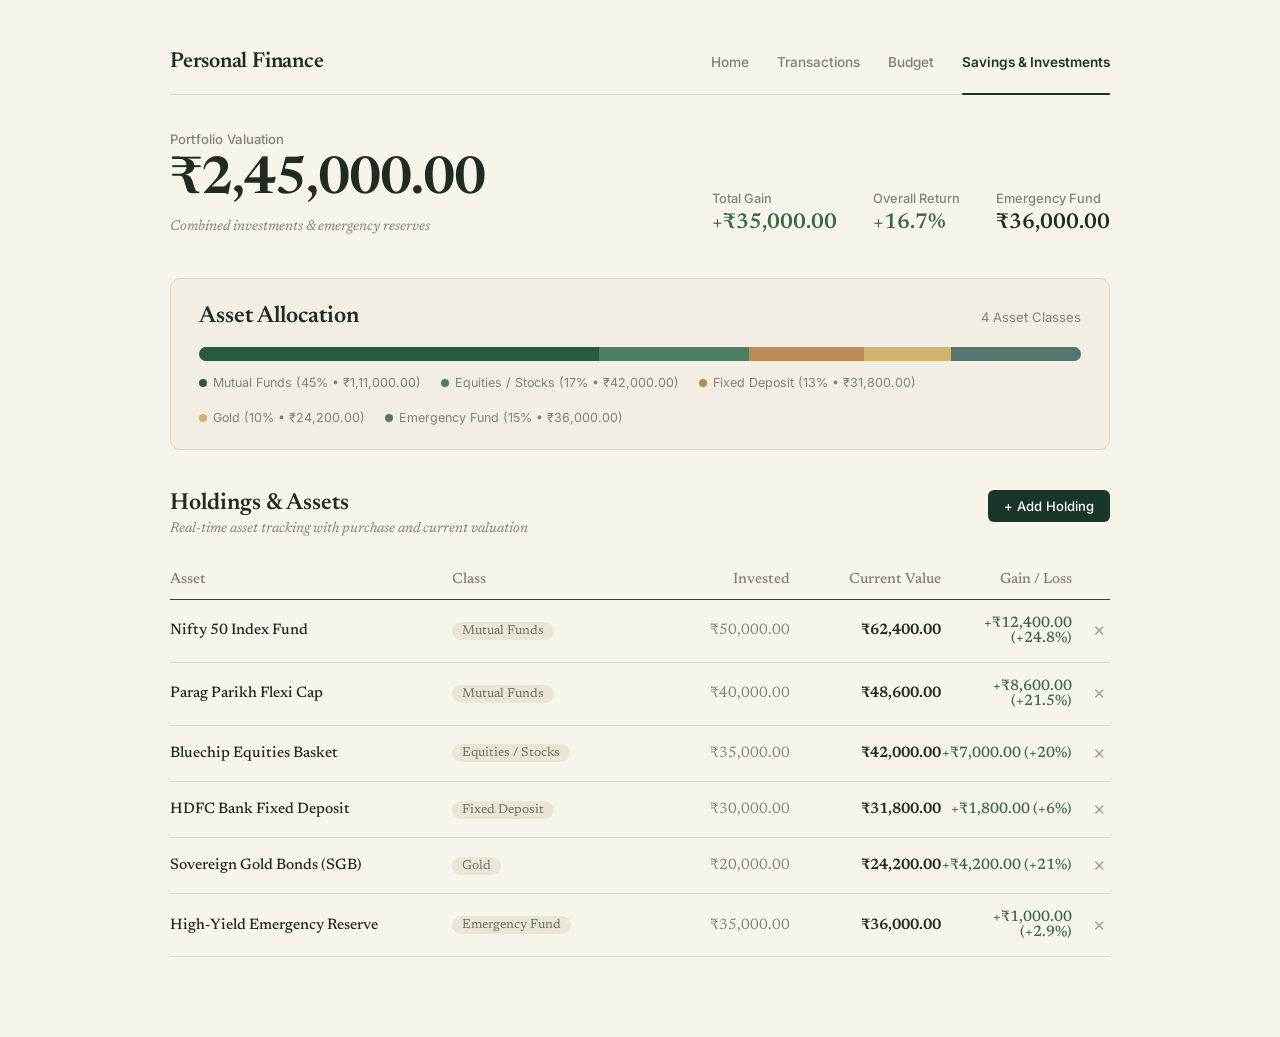
==== SavingsAndInvestment/savings-investment.html @ d8860767 "Add finance dashboard frontend" ====
<!DOCTYPE html>
<html lang="en">
<head>
    <meta charset="UTF-8">
    <meta name="viewport" content="width=device-width, initial-scale=1.0">
    <title>Savings & Investments - Personal Finance</title>
    <!-- Google Fonts: Newsreader & Inter -->
    <link rel="preconnect" href="https://fonts.googleapis.com">
    <link rel="preconnect" href="https://fonts.gstatic.com" crossorigin>
    <link href="https://fonts.googleapis.com/css2?family=Inter:wght@400;500;600&family=Newsreader:ital,opsz,wght@0,6..72,300..700;1,6..72,300..700&display=swap" rel="stylesheet">
    <link rel="stylesheet" href="../shared/nav.css">
    <link rel="stylesheet" href="savings-investment.css">
</head>
<body>

    <main class="dashboard-container">
        <!-- Shared Navigation Bar -->
        <nav class="app-navbar">
            <a href="../Home/home.html" class="nav-brand">
                <span class="nav-brand-title">Personal Finance</span>
            </a>
            <ul class="nav-links">
                <li class="nav-item"><a href="../Home/home.html" class="nav-link">Home</a></li>
                <li class="nav-item"><a href="../Transaction/transaction.html" class="nav-link">Transactions</a></li>
                <li class="nav-item"><a href="../Budget/budget.html" class="nav-link">Budget</a></li>
                <li class="nav-item"><a href="../SavingsAndInvestment/savings-investment.html" class="nav-link active">Savings & Investments</a></li>
            </ul>
        </nav>

        <!-- Summary Header -->
        <header class="portfolio-header">
            <div class="portfolio-title-section">
                <span class="eyebrow-label">Portfolio Valuation</span>
                <h1 id="total-portfolio-val" class="balance-display">₹2,45,000.00</h1>
                <span class="as-of-label">Combined investments & emergency reserves</span>
            </div>

            <div class="stats-section">
                <div class="stat-box">
                    <span class="stat-label">Total Gain</span>
                    <span id="total-gain-val" class="stat-value income-val">+₹34,200.00</span>
                </div>
                <div class="stat-box">
                    <span class="stat-label">Overall Return</span>
                    <span id="total-gain-pct" class="stat-value income-val">+16.2%</span>
                </div>
                <div class="stat-box">
                    <span class="stat-label">Emergency Fund</span>
                    <span id="emergency-fund-val" class="stat-value rate-val">₹85,000.00</span>
                </div>
            </div>
        </header>

        <!-- Asset Allocation Strip -->
        <section class="allocation-section">
            <div class="allocation-header-row">
                <h2 class="section-title">Asset Allocation</h2>
                <span class="allocation-summary" id="allocation-stats">4 Asset Classes</span>
            </div>
            <div class="allocation-track" id="allocation-track">
                <!-- Dynamically sized allocation segments -->
            </div>
            <div class="allocation-legend" id="allocation-legend">
                <!-- Legend items -->
            </div>
        </section>

        <!-- Holdings Table Section -->
        <section class="holdings-section">
            <div class="section-title-row">
                <div class="title-group">
                    <h2 class="section-title">Holdings & Assets</h2>
                    <p class="section-subtitle">Real-time asset tracking with purchase and current valuation</p>
                </div>
                <button id="add-asset-btn" class="primary-btn" type="button">+ Add Holding</button>
            </div>

            <!-- Drawer: Add Asset Form -->
            <section id="asset-form-section" class="form-drawer hidden">
                <div class="form-drawer-inner">
                    <div class="form-drawer-header">
                        <h3>Add New Asset / Holding</h3>
                        <button type="button" id="close-asset-form-btn" class="close-btn">✕</button>
                    </div>
                    <form id="add-asset-form">
                        <div class="form-row">
                            <div class="input-field">
                                <label for="asset-name">Asset Name</label>
                                <input type="text" id="asset-name" placeholder="e.g. Nifty 50 Index Fund" required>
                            </div>
                            <div class="input-field">
                                <label for="asset-class">Asset Class</label>
                                <select id="asset-class" required>
                                    <option value="Mutual Funds">Mutual Funds</option>
                                    <option value="Equities / Stocks">Equities / Stocks</option>
                                    <option value="Fixed Deposit">Fixed Deposit</option>
                                    <option value="Gold">Gold</option>
                                    <option value="Emergency Fund">Emergency Fund</option>
                                </select>
                            </div>
                            <div class="input-field">
                                <label for="asset-invested">Invested Amount (₹)</label>
                                <input type="number" id="asset-invested" placeholder="0.00" step="100" min="1" required>
                            </div>
                            <div class="input-field">
                                <label for="asset-current">Current Value (₹)</label>
                                <input type="number" id="asset-current" placeholder="0.00" step="100" min="1" required>
                            </div>
                            <div class="form-actions">
                                <button type="submit" class="primary-btn">Save Asset</button>
                            </div>
                        </div>
                    </form>
                </div>
            </section>

            <!-- Table -->
            <div class="table-container">
                <table id="holdings-table">
                    <thead>
                        <tr>
                            <th class="col-name">Asset</th>
                            <th class="col-class">Class</th>
                            <th class="col-invested">Invested</th>
                            <th class="col-current">Current Value</th>
                            <th class="col-return">Gain / Loss</th>
                            <th class="col-action"></th>
                        </tr>
                    </thead>
                    <tbody id="holdings-tbody">
                        <!-- Populated by savings-investment.js -->
                    </tbody>
                </table>
            </div>
        </section>
    </main>

    <script src="../shared/nav.js"></script>
    <script src="../shared/api.js"></script>
    <script src="savings-investment.js"></script>
</body>
</html>
---- shared/nav.css ----
/* ==========================================================================
   Shared Navigation Stylesheet
   Personal Finance Application - Unified Editorial Navigation
   ========================================================================== */

.app-navbar {
    width: 100%;
    max-width: 940px;
    margin: 0 auto 36px;
    padding: 0 0 18px;
    display: flex;
    justify-content: space-between;
    align-items: center;
    border-bottom: 1px solid #ded8c8;
    background-color: transparent;
}

.nav-brand {
    display: flex;
    align-items: center;
    gap: 8px;
    text-decoration: none;
    color: #1e2c22;
}

.nav-brand-title {
    font-family: 'Newsreader', Georgia, serif;
    font-size: 1.35rem;
    font-weight: 600;
    letter-spacing: -0.01em;
    color: #1e2c22;
}

.nav-links {
    display: flex;
    align-items: center;
    gap: 28px;
    list-style: none;
    margin: 0;
    padding: 0;
}

.nav-item {
    position: relative;
}

.nav-link {
    font-family: 'Inter', -apple-system, BlinkMacSystemFont, "Segoe UI", Roboto, sans-serif;
    font-size: 0.85rem;
    font-weight: 500;
    color: #788278;
    text-decoration: none;
    padding: 6px 0;
    transition: color 0.18s ease;
    display: inline-block;
}

.nav-link:hover {
    color: #193628;
}

.nav-link.active {
    color: #193628;
    font-weight: 600;
}

.nav-link.active::after {
    content: '';
    position: absolute;
    bottom: -19px;
    left: 0;
    right: 0;
    height: 2px;
    background-color: #193628;
    border-radius: 2px;
}

@media (max-width: 768px) {
    .app-navbar {
        flex-direction: column;
        align-items: flex-start;
        gap: 14px;
        margin-bottom: 24px;
        padding-bottom: 12px;
    }

    .nav-brand-title {
        font-size: 1.25rem;
    }

    .nav-links {
        width: 100%;
        overflow-x: auto;
        -webkit-overflow-scrolling: touch;
        scrollbar-width: none;
        gap: 18px;
        padding-bottom: 6px;
    }

    .nav-links::-webkit-scrollbar {
        display: none;
    }

    .nav-link {
        font-size: 0.82rem;
        white-space: nowrap;
        padding: 6px 2px;
    }

    .nav-link.active::after {
        bottom: -7px;
    }
}
---- SavingsAndInvestment/savings-investment.css ----
/* ==========================================================================
   Savings & Investments Stylesheet
   Editorial warm parchment styling with asset allocation strip & ledger
   ========================================================================== */

:root {
    --bg-color: #f7f4ec;
    --text-primary: #1e2c22;
    --text-muted: #7b857a;
    --text-faint: #99a298;
    
    --brand-dark: #193628;
    --brand-dark-hover: #10241a;
    
    --badge-bg: #eae5d7;
    --badge-text: #69746a;
    
    --income-color: #356947;
    --expense-color: #b3463a;
    
    --line-strong: #334436;
    --line-subtle: #ded8c8;
    --card-bg: #f2eee3;
    
    --font-editorial: 'Newsreader', Georgia, 'Times New Roman', serif;
    --font-ui: 'Inter', -apple-system, BlinkMacSystemFont, "Segoe UI", Roboto, sans-serif;
}

*, *::before, *::after {
    box-sizing: border-box;
    margin: 0;
    padding: 0;
}

body {
    background-color: var(--bg-color);
    color: var(--text-primary);
    font-family: var(--font-editorial);
    -webkit-font-smoothing: antialiased;
    min-height: 100vh;
    display: flex;
    justify-content: center;
    padding: 48px 24px 80px;
}

.dashboard-container {
    width: 100%;
    max-width: 940px;
}

/* Header */
.portfolio-header {
    display: flex;
    justify-content: space-between;
    align-items: flex-end;
    margin-bottom: 44px;
    gap: 32px;
}

.eyebrow-label {
    font-family: var(--font-ui);
    font-size: 0.82rem;
    font-weight: 500;
    color: var(--text-muted);
    letter-spacing: 0.01em;
    margin-bottom: 6px;
    display: block;
}

.balance-display {
    font-family: var(--font-editorial);
    font-size: 3.25rem;
    font-weight: 600;
    line-height: 1.1;
    color: var(--text-primary);
    letter-spacing: -0.02em;
    margin-bottom: 8px;
}

.as-of-label {
    font-family: var(--font-editorial);
    font-style: italic;
    font-size: 0.88rem;
    color: var(--text-muted);
}

.stats-section {
    display: flex;
    gap: 36px;
    align-items: flex-end;
}

.stat-box {
    display: flex;
    flex-direction: column;
}

.stat-label {
    font-family: var(--font-ui);
    font-size: 0.80rem;
    font-weight: 500;
    color: var(--text-muted);
    margin-bottom: 6px;
    white-space: nowrap;
}

.stat-value {
    font-family: var(--font-editorial);
    font-size: 1.35rem;
    font-weight: 600;
}

.income-val { color: var(--income-color); }
.expense-val { color: var(--expense-color); }
.rate-val { color: var(--text-primary); }

/* Allocation Strip */
.allocation-section {
    background-color: var(--card-bg);
    border: 1px solid var(--line-subtle);
    border-radius: 10px;
    padding: 24px 28px;
    margin-bottom: 40px;
}

.allocation-header-row {
    display: flex;
    justify-content: space-between;
    align-items: center;
    margin-bottom: 16px;
}

.section-title {
    font-family: var(--font-editorial);
    font-size: 1.45rem;
    font-weight: 600;
    color: var(--text-primary);
    line-height: 1.2;
}

.allocation-summary {
    font-family: var(--font-ui);
    font-size: 0.82rem;
    color: var(--text-muted);
}

.allocation-track {
    display: flex;
    height: 14px;
    border-radius: 999px;
    overflow: hidden;
    background-color: #ded8c8;
    margin-bottom: 14px;
}

.allocation-seg {
    height: 100%;
    transition: width 0.4s ease;
}

.seg-mf { background-color: #2b593f; }
.seg-eq { background-color: #4b8063; }
.seg-fd { background-color: #ba8c53; }
.seg-gold { background-color: #d1b46a; }
.seg-ef { background-color: #557571; }

.allocation-legend {
    display: flex;
    flex-wrap: wrap;
    gap: 20px;
    font-family: var(--font-ui);
    font-size: 0.78rem;
    color: var(--text-muted);
}

.legend-item {
    display: flex;
    align-items: center;
    gap: 6px;
}

.legend-dot {
    width: 8px;
    height: 8px;
    border-radius: 50%;
    display: inline-block;
}

/* Section Title Row */
.section-title-row {
    display: flex;
    justify-content: space-between;
    align-items: flex-start;
    margin-bottom: 24px;
}

.section-subtitle {
    font-family: var(--font-editorial);
    font-style: italic;
    font-size: 0.88rem;
    color: var(--text-muted);
    margin-top: 4px;
}

.primary-btn {
    font-family: var(--font-ui);
    font-size: 0.82rem;
    font-weight: 500;
    background-color: var(--brand-dark);
    color: #ffffff;
    border: none;
    border-radius: 6px;
    padding: 8px 16px;
    cursor: pointer;
    transition: background-color 0.18s ease;
    white-space: nowrap;
}

.primary-btn:hover {
    background-color: var(--brand-dark-hover);
}

/* Form Drawer */
.form-drawer {
    margin-bottom: 28px;
}

.form-drawer.hidden {
    display: none;
}

.form-drawer-inner {
    background-color: #f1ede1;
    border: 1px solid var(--line-subtle);
    border-radius: 10px;
    padding: 22px 26px;
}

.form-drawer-header {
    display: flex;
    justify-content: space-between;
    align-items: center;
    margin-bottom: 16px;
}

.form-drawer-header h3 {
    font-family: var(--font-editorial);
    font-size: 1.15rem;
    font-weight: 600;
}

.close-btn {
    background: transparent;
    border: none;
    font-size: 1rem;
    color: var(--text-muted);
    cursor: pointer;
}

.form-row {
    display: flex;
    flex-wrap: wrap;
    gap: 16px;
    align-items: flex-end;
}

.input-field {
    display: flex;
    flex-direction: column;
    flex: 1;
    min-width: 140px;
}

.input-field label {
    font-family: var(--font-ui);
    font-size: 0.76rem;
    font-weight: 500;
    color: var(--text-muted);
    margin-bottom: 6px;
}

.input-field input,
.input-field select {
    font-family: var(--font-editorial);
    font-size: 0.92rem;
    background-color: var(--bg-color);
    color: var(--text-primary);
    border: 1px solid var(--line-subtle);
    border-radius: 6px;
    padding: 8px 12px;
    outline: none;
}

/* Holdings Table */
.table-container {
    width: 100%;
    overflow-x: auto;
}

#holdings-table {
    width: 100%;
    border-collapse: collapse;
    font-size: 0.95rem;
    text-align: left;
}

#holdings-table thead th {
    font-family: var(--font-editorial);
    font-weight: 500;
    font-size: 0.92rem;
    color: var(--text-muted);
    padding: 12px 0;
    border-bottom: 1px solid var(--line-strong);
}

#holdings-table tbody td {
    padding: 16px 0;
    border-bottom: 1px solid var(--line-subtle);
    vertical-align: middle;
}

.col-name { width: 30%; font-weight: 500; }
.col-class { width: 20%; }
.col-invested { width: 16%; text-align: right; color: var(--text-muted); }
.col-current { width: 16%; text-align: right; font-weight: 600; }
.col-return { width: 14%; text-align: right; font-weight: 500; }
.col-action { width: 4%; text-align: right; }

.category-badge {
    display: inline-block;
    background-color: var(--badge-bg);
    color: var(--badge-text);
    font-family: var(--font-editorial);
    font-size: 0.80rem;
    padding: 3px 10px;
    border-radius: 999px;
    white-space: nowrap;
}

.delete-btn {
    background: transparent;
    border: none;
    color: var(--text-faint);
    font-family: var(--font-ui);
    font-size: 0.95rem;
    cursor: pointer;
    padding: 4px;
    line-height: 1;
}

.delete-btn:hover {
    color: var(--expense-color);
}

@media (max-width: 768px) {
    body {
        padding: 28px 16px 60px;
    }

    .portfolio-header {
        flex-direction: column;
        align-items: flex-start;
        gap: 20px;
        margin-bottom: 28px;
    }

    .balance-display {
        font-size: 2.75rem;
    }

    .stats-section {
        width: 100%;
        display: grid;
        grid-template-columns: repeat(3, 1fr);
        gap: 16px;
    }

    .section-title-row {
        flex-direction: column;
        align-items: flex-start;
        gap: 14px;
    }

    .form-row {
        flex-direction: column;
        align-items: stretch;
    }

    .allocation-legend {
        gap: 12px;
    }
}

@media (max-width: 520px) {
    body {
        padding: 20px 14px 48px;
    }

    .balance-display {
        font-size: 2.35rem;
    }

    .stats-section {
        grid-template-columns: 1fr 1fr;
        gap: 12px;
    }

    .stat-box:last-child {
        grid-column: span 2;
    }

    .col-class, .col-invested {
        display: none;
    }

    .col-name {
        width: 48%;
    }

    .col-current {
        width: 26%;
    }

    .col-return {
        width: 20%;
    }

    .col-action {
        width: 6%;
    }
}
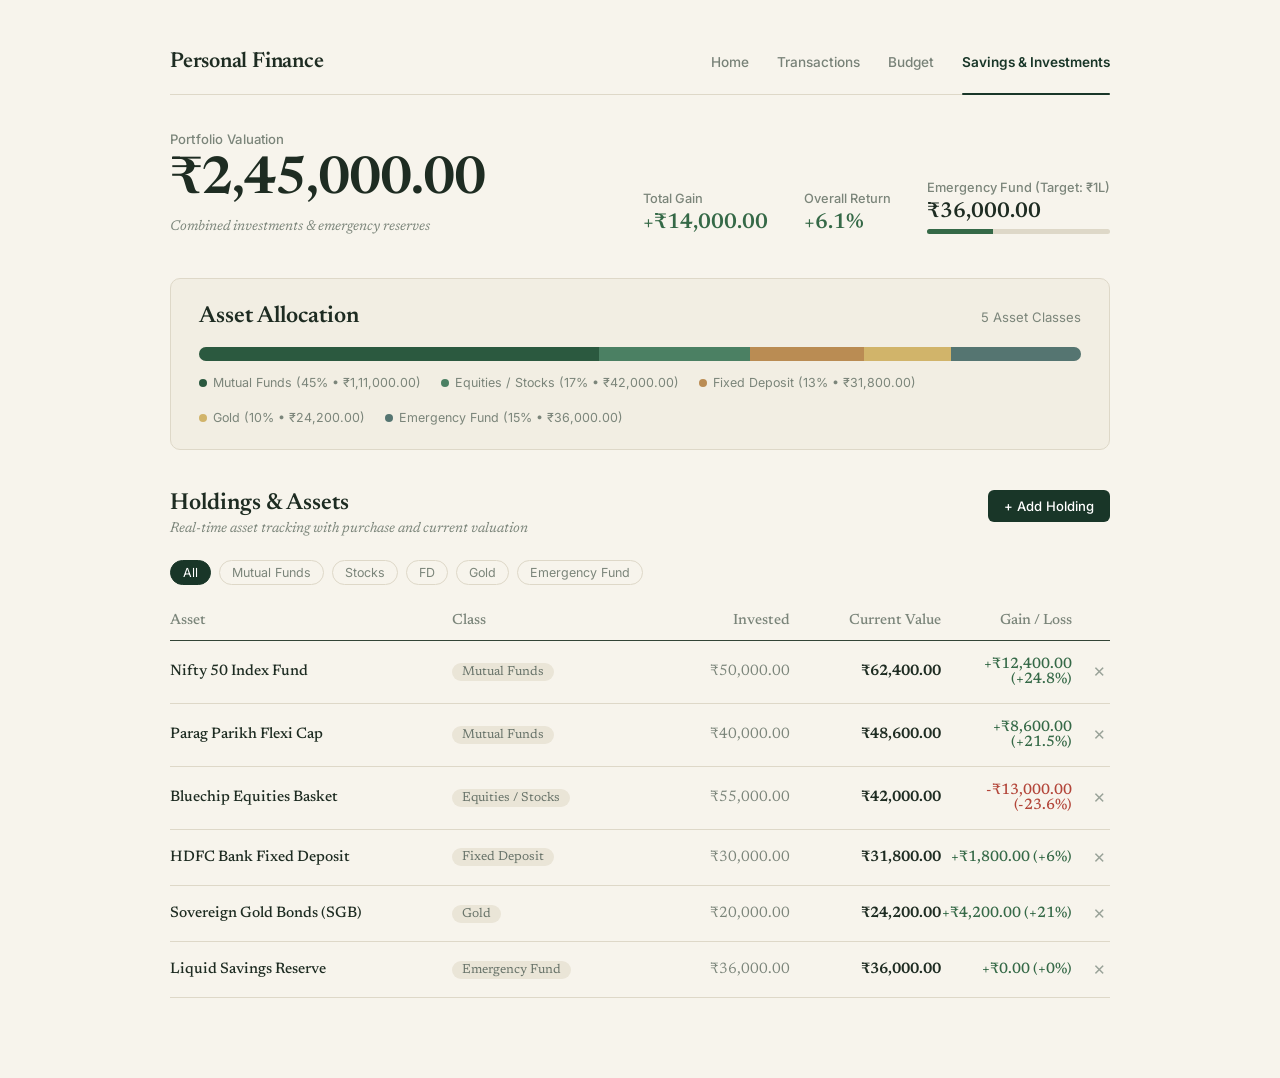
==== commit 1688f9ae: "Update Savings and investements" ====
--- a/SavingsAndInvestment/savings-investment.html
+++ b/SavingsAndInvestment/savings-investment.html
@@ -31,22 +31,25 @@
         <header class="portfolio-header">
             <div class="portfolio-title-section">
                 <span class="eyebrow-label">Portfolio Valuation</span>
-                <h1 id="total-portfolio-val" class="balance-display">₹2,45,000.00</h1>
+                <h1 id="total-portfolio-val" class="balance-display">₹0.00</h1>
                 <span class="as-of-label">Combined investments & emergency reserves</span>
             </div>
 
             <div class="stats-section">
                 <div class="stat-box">
                     <span class="stat-label">Total Gain</span>
-                    <span id="total-gain-val" class="stat-value income-val">+₹34,200.00</span>
+                    <span id="total-gain-val" class="stat-value income-val">+₹0.00</span>
                 </div>
                 <div class="stat-box">
                     <span class="stat-label">Overall Return</span>
-                    <span id="total-gain-pct" class="stat-value income-val">+16.2%</span>
+                    <span id="total-gain-pct" class="stat-value income-val">+0.0%</span>
                 </div>
                 <div class="stat-box">
-                    <span class="stat-label">Emergency Fund</span>
-                    <span id="emergency-fund-val" class="stat-value rate-val">₹85,000.00</span>
+                    <span class="stat-label">Emergency Fund (Target: ₹1L)</span>
+                    <span id="emergency-fund-val" class="stat-value rate-val">₹0.00</span>
+                    <div class="ef-progress-track">
+                        <div id="ef-progress-fill" class="ef-progress-fill"></div>
+                    </div>
                 </div>
             </div>
         </header>
@@ -55,13 +58,13 @@
         <section class="allocation-section">
             <div class="allocation-header-row">
                 <h2 class="section-title">Asset Allocation</h2>
-                <span class="allocation-summary" id="allocation-stats">4 Asset Classes</span>
+                <span class="allocation-summary" id="allocation-stats">0 Asset Classes</span>
             </div>
             <div class="allocation-track" id="allocation-track">
-                <!-- Dynamically sized allocation segments -->
+                <!-- Dynamically populated via JS -->
             </div>
             <div class="allocation-legend" id="allocation-legend">
-                <!-- Legend items -->
+                <!-- Dynamically populated via JS -->
             </div>
         </section>
 
@@ -114,6 +117,16 @@
                 </div>
             </section>
 
+            <!-- Category Filter Chips -->
+            <div class="filter-chip-row">
+                <button class="filter-chip active" type="button" onclick="filterCategory('All')">All</button>
+                <button class="filter-chip" type="button" onclick="filterCategory('Mutual Funds')">Mutual Funds</button>
+                <button class="filter-chip" type="button" onclick="filterCategory('Equities / Stocks')">Stocks</button>
+                <button class="filter-chip" type="button" onclick="filterCategory('Fixed Deposit')">FD</button>
+                <button class="filter-chip" type="button" onclick="filterCategory('Gold')">Gold</button>
+                <button class="filter-chip" type="button" onclick="filterCategory('Emergency Fund')">Emergency Fund</button>
+            </div>
+
             <!-- Table -->
             <div class="table-container">
                 <table id="holdings-table">
@@ -128,7 +141,7 @@
                         </tr>
                     </thead>
                     <tbody id="holdings-tbody">
-                        <!-- Populated by savings-investment.js -->
+                        <!-- Dynamically populated via JS -->
                     </tbody>
                 </table>
             </div>
@@ -139,4 +152,4 @@
     <script src="../shared/api.js"></script>
     <script src="savings-investment.js"></script>
 </body>
-</html>
+</html>
--- a/SavingsAndInvestment/savings-investment.css
+++ b/SavingsAndInvestment/savings-investment.css
@@ -114,6 +114,23 @@
 .expense-val { color: var(--expense-color); }
 .rate-val { color: var(--text-primary); }
 
+/* Emergency Fund Progress Bar */
+.ef-progress-track {
+    width: 100%;
+    height: 5px;
+    background-color: var(--line-subtle);
+    border-radius: 999px;
+    overflow: hidden;
+    margin-top: 6px;
+}
+
+.ef-progress-fill {
+    height: 100%;
+    background-color: var(--income-color);
+    width: 0%;
+    transition: width 0.4s ease;
+}
+
 /* Allocation Strip */
 .allocation-section {
     background-color: var(--card-bg);
@@ -291,6 +308,33 @@
     outline: none;
 }
 
+/* Category Filter Chips */
+.filter-chip-row {
+    display: flex;
+    flex-wrap: wrap;
+    gap: 8px;
+    margin-bottom: 16px;
+}
+
+.filter-chip {
+    font-family: var(--font-ui);
+    font-size: 0.78rem;
+    padding: 4px 12px;
+    border-radius: 999px;
+    border: 1px solid var(--line-subtle);
+    background-color: transparent;
+    color: var(--text-muted);
+    cursor: pointer;
+    transition: all 0.15s ease;
+}
+
+.filter-chip:hover,
+.filter-chip.active {
+    background-color: var(--brand-dark);
+    color: #ffffff;
+    border-color: var(--brand-dark);
+}
+
 /* Holdings Table */
 .table-container {
     width: 100%;
@@ -413,19 +457,8 @@
         display: none;
     }
 
-    .col-name {
-        width: 48%;
-    }
-
-    .col-current {
-        width: 26%;
-    }
-
-    .col-return {
-        width: 20%;
-    }
-
-    .col-action {
-        width: 6%;
-    }
-}
+    .col-name { width: 48%; }
+    .col-current { width: 26%; }
+    .col-return { width: 20%; }
+    .col-action { width: 6%; }
+}
